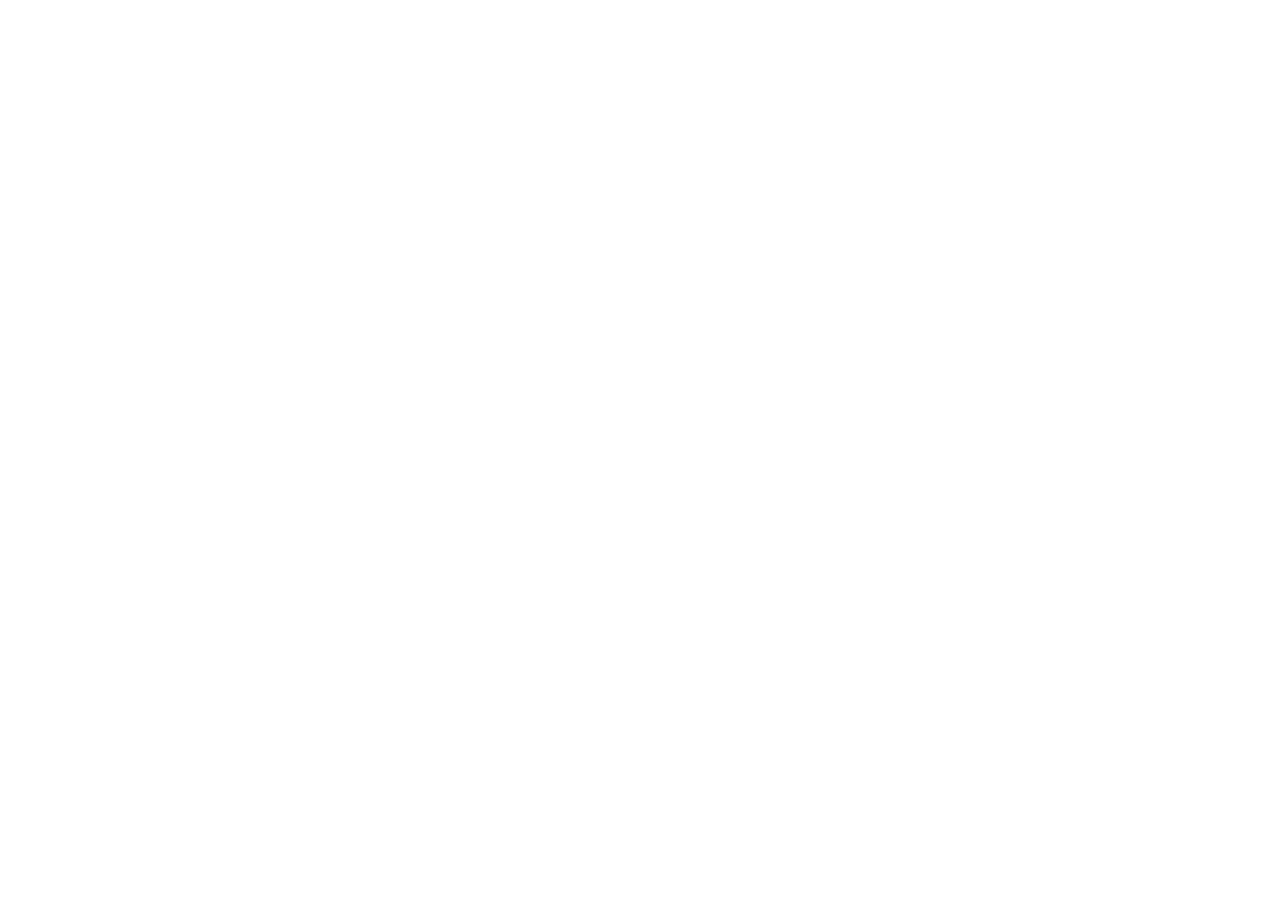
==== frontend/admin/index.html @ 801ce07a "UpDown Digital: painel, API e player PWA para TVs Android Implementa a primeira versão utilizável do" ====
<!doctype html>
<html lang="pt-BR" data-theme="dark">
<head>
  <meta charset="utf-8">
  <meta name="viewport" content="width=device-width, initial-scale=1">
  <title>UpDown Digital</title>
  <link rel="icon" href="/player/brand/favicon-32.png" type="image/png" sizes="32x32">
  <link rel="apple-touch-icon" href="/player/brand/apple-touch-icon.png">
  <meta name="theme-color" content="#140058">
  <link rel="stylesheet" href="/css/app.css">
  <script src="/js/theme.js"></script>
</head>
<body>
  <div id="app"></div>
  <div id="toasts" class="toasts"></div>
  <script type="module" src="/js/app.js"></script>
</body>
</html>
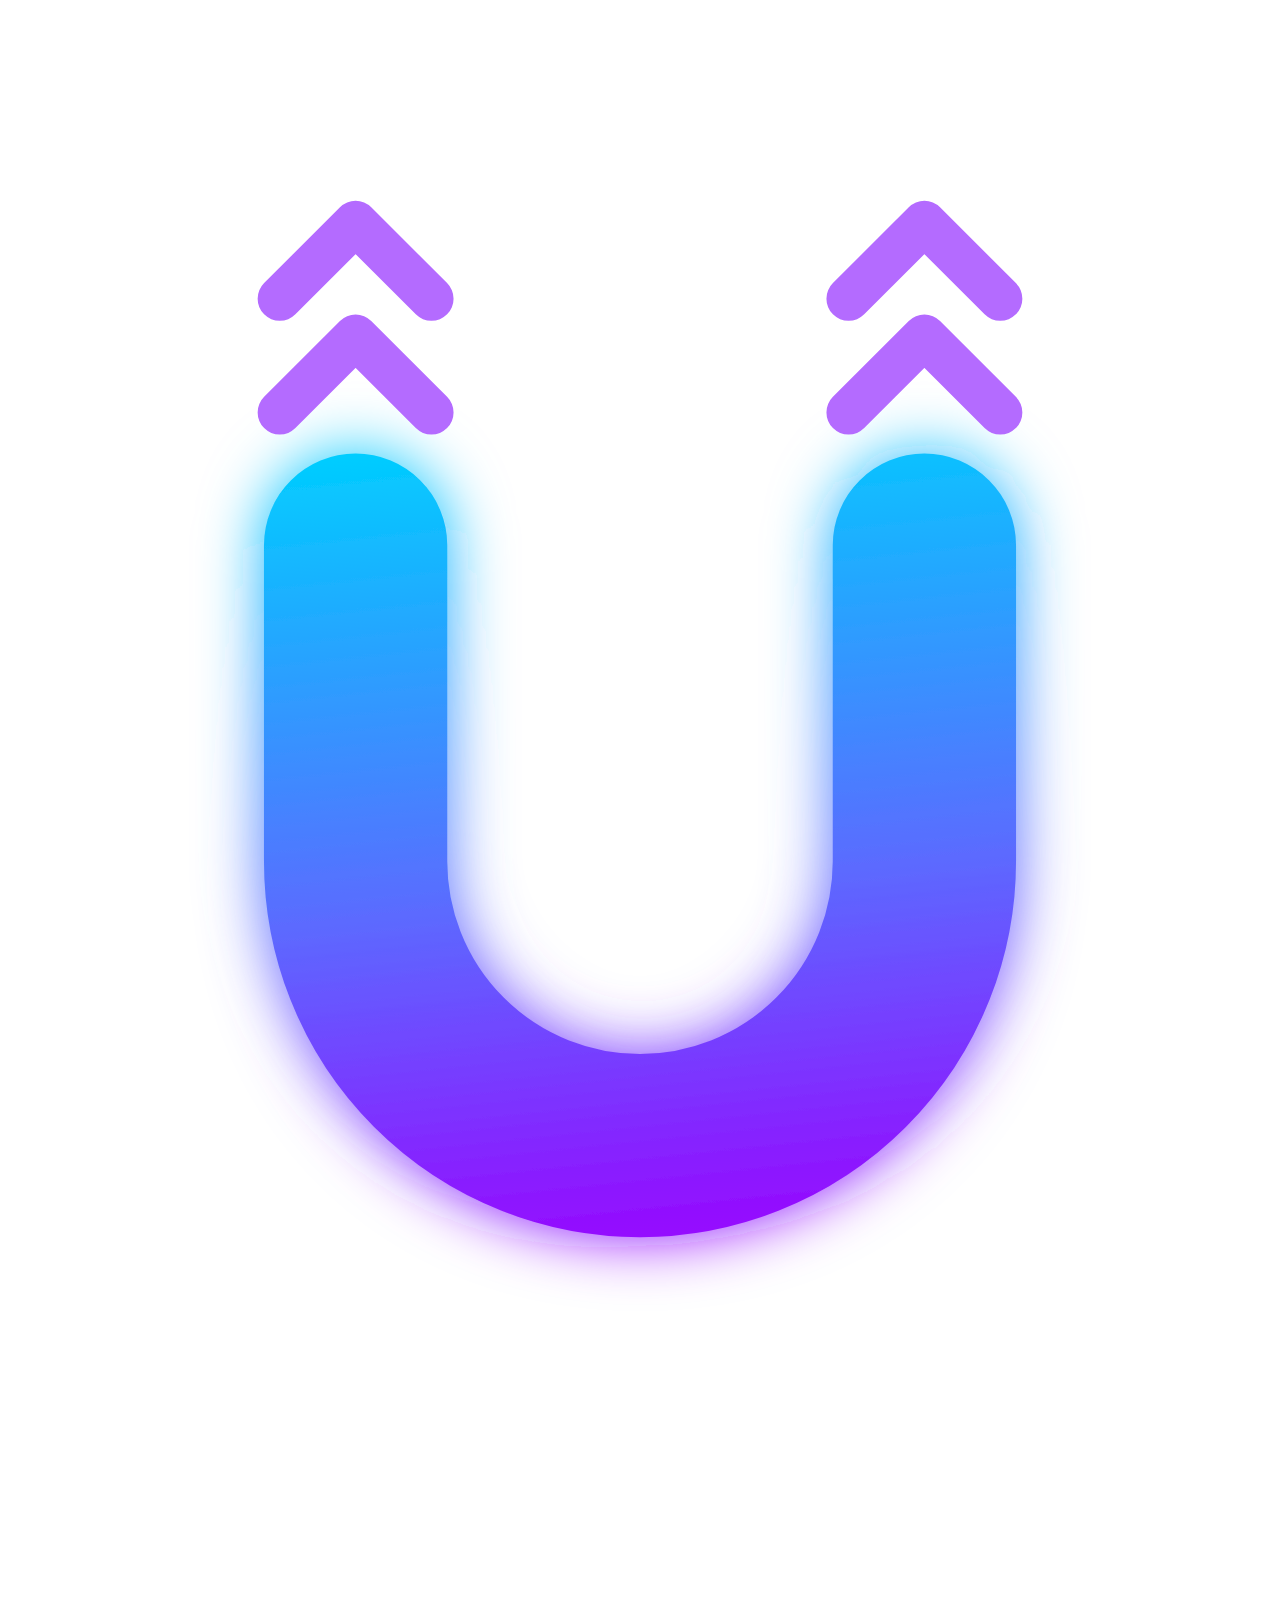
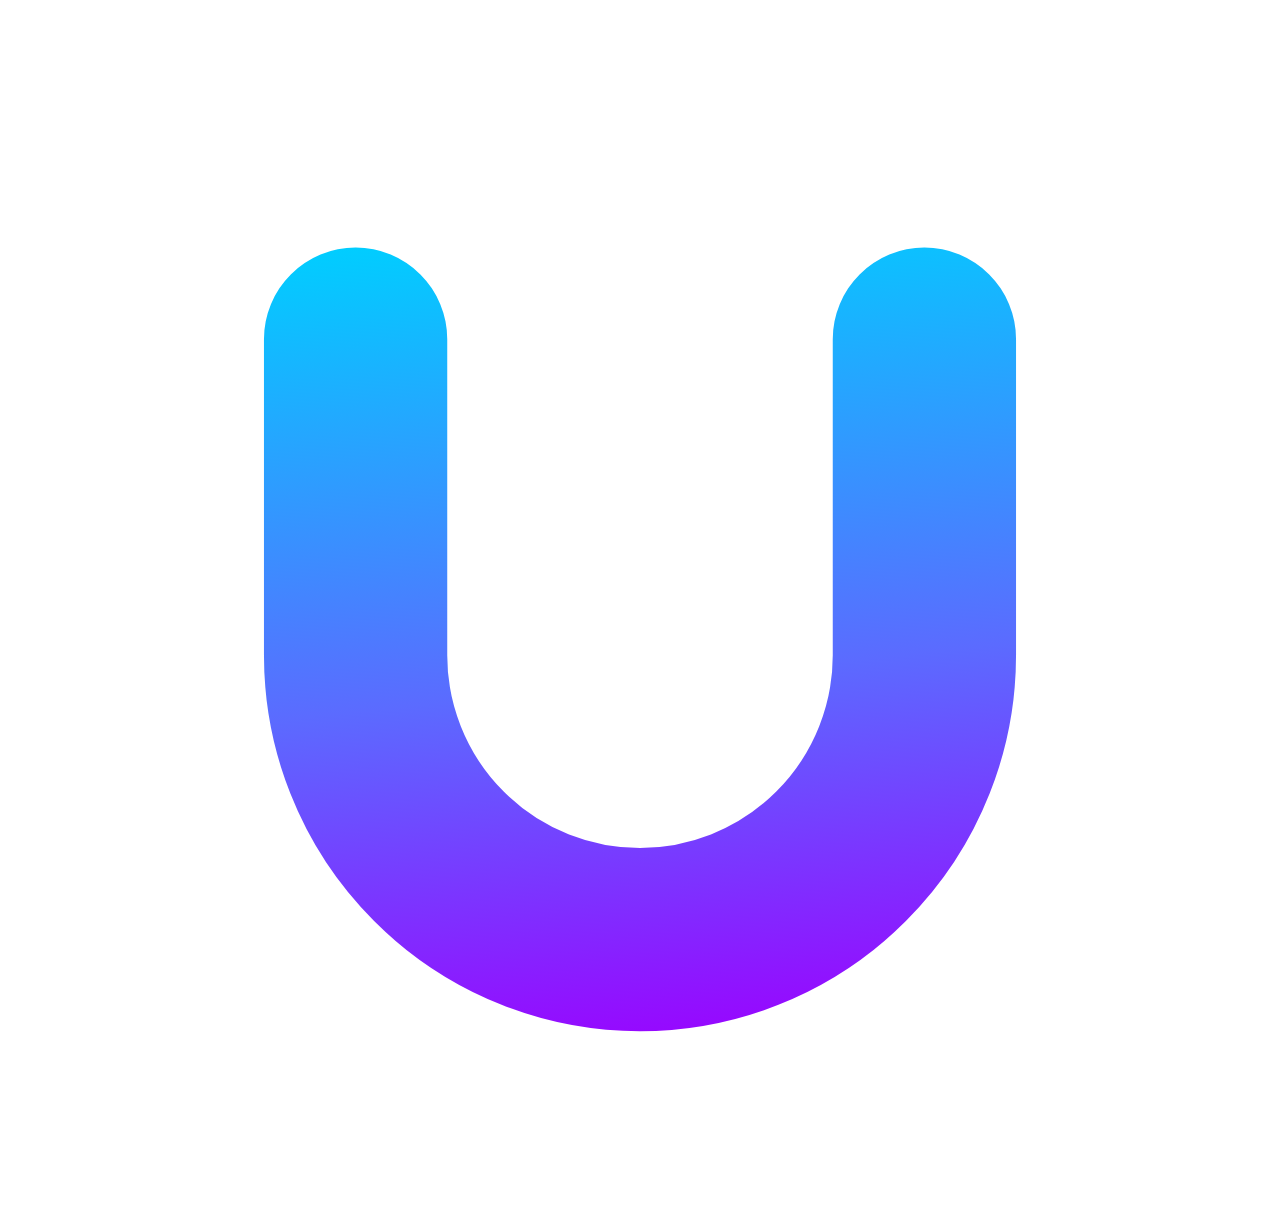
==== commit e79d8ad4: "Painel com visual moderno e animado - Fundo com o "U" da marca UpDown em SVG: desenho animado, degra" ====
--- a/frontend/admin/index.html
+++ b/frontend/admin/index.html
@@ -9,8 +9,39 @@
   <meta name="theme-color" content="#140058">
   <link rel="stylesheet" href="/css/app.css">
   <script src="/js/theme.js"></script>
+  <script src="/js/bg.js" defer></script>
 </head>
 <body>
+  <!-- Fundo animado: o "U" da marca UpDown (decorativo) -->
+  <div class="bg-scene" aria-hidden="true">
+    <div class="bg-blob blob-a"></div>
+    <div class="bg-blob blob-b"></div>
+    <div class="bg-grid"></div>
+    <svg class="bg-u bg-u-main" viewBox="0 0 400 440" xmlns="http://www.w3.org/2000/svg">
+      <defs>
+        <linearGradient id="uGrad" x1="0" y1="0" x2="1" y2="1">
+          <stop offset="0" stop-color="#00ceff"/>
+          <stop offset=".55" stop-color="#5b6bff"/>
+          <stop offset="1" stop-color="#9b00ff"/>
+          <animateTransform attributeName="gradientTransform" type="rotate" values="0 .5 .5;360 .5 .5" dur="18s" repeatCount="indefinite"/>
+        </linearGradient>
+        <filter id="uGlow" x="-30%" y="-30%" width="160%" height="160%">
+          <feGaussianBlur stdDeviation="10" result="b"/>
+          <feMerge><feMergeNode in="b"/><feMergeNode in="SourceGraphic"/></feMerge>
+        </filter>
+      </defs>
+      <path class="u-stroke" d="M110 170 V270 A90 90 0 0 0 290 270 V170" fill="none" stroke="url(#uGrad)" stroke-width="58" stroke-linecap="round" filter="url(#uGlow)"/>
+      <g class="u-arrows" fill="none" stroke="#b46bff" stroke-width="14" stroke-linecap="round" stroke-linejoin="round">
+        <polyline class="arrow a1" points="86,128 110,104 134,128"/>
+        <polyline class="arrow a2" points="86,92 110,68 134,92"/>
+        <polyline class="arrow a3" points="266,128 290,104 314,128"/>
+        <polyline class="arrow a4" points="266,92 290,68 314,92"/>
+      </g>
+    </svg>
+    <svg class="bg-u bg-u-small" viewBox="0 0 400 440" xmlns="http://www.w3.org/2000/svg">
+      <path d="M110 170 V270 A90 90 0 0 0 290 270 V170" fill="none" stroke="url(#uGrad)" stroke-width="58" stroke-linecap="round"/>
+    </svg>
+  </div>
   <div id="app"></div>
   <div id="toasts" class="toasts"></div>
   <script type="module" src="/js/app.js"></script>
